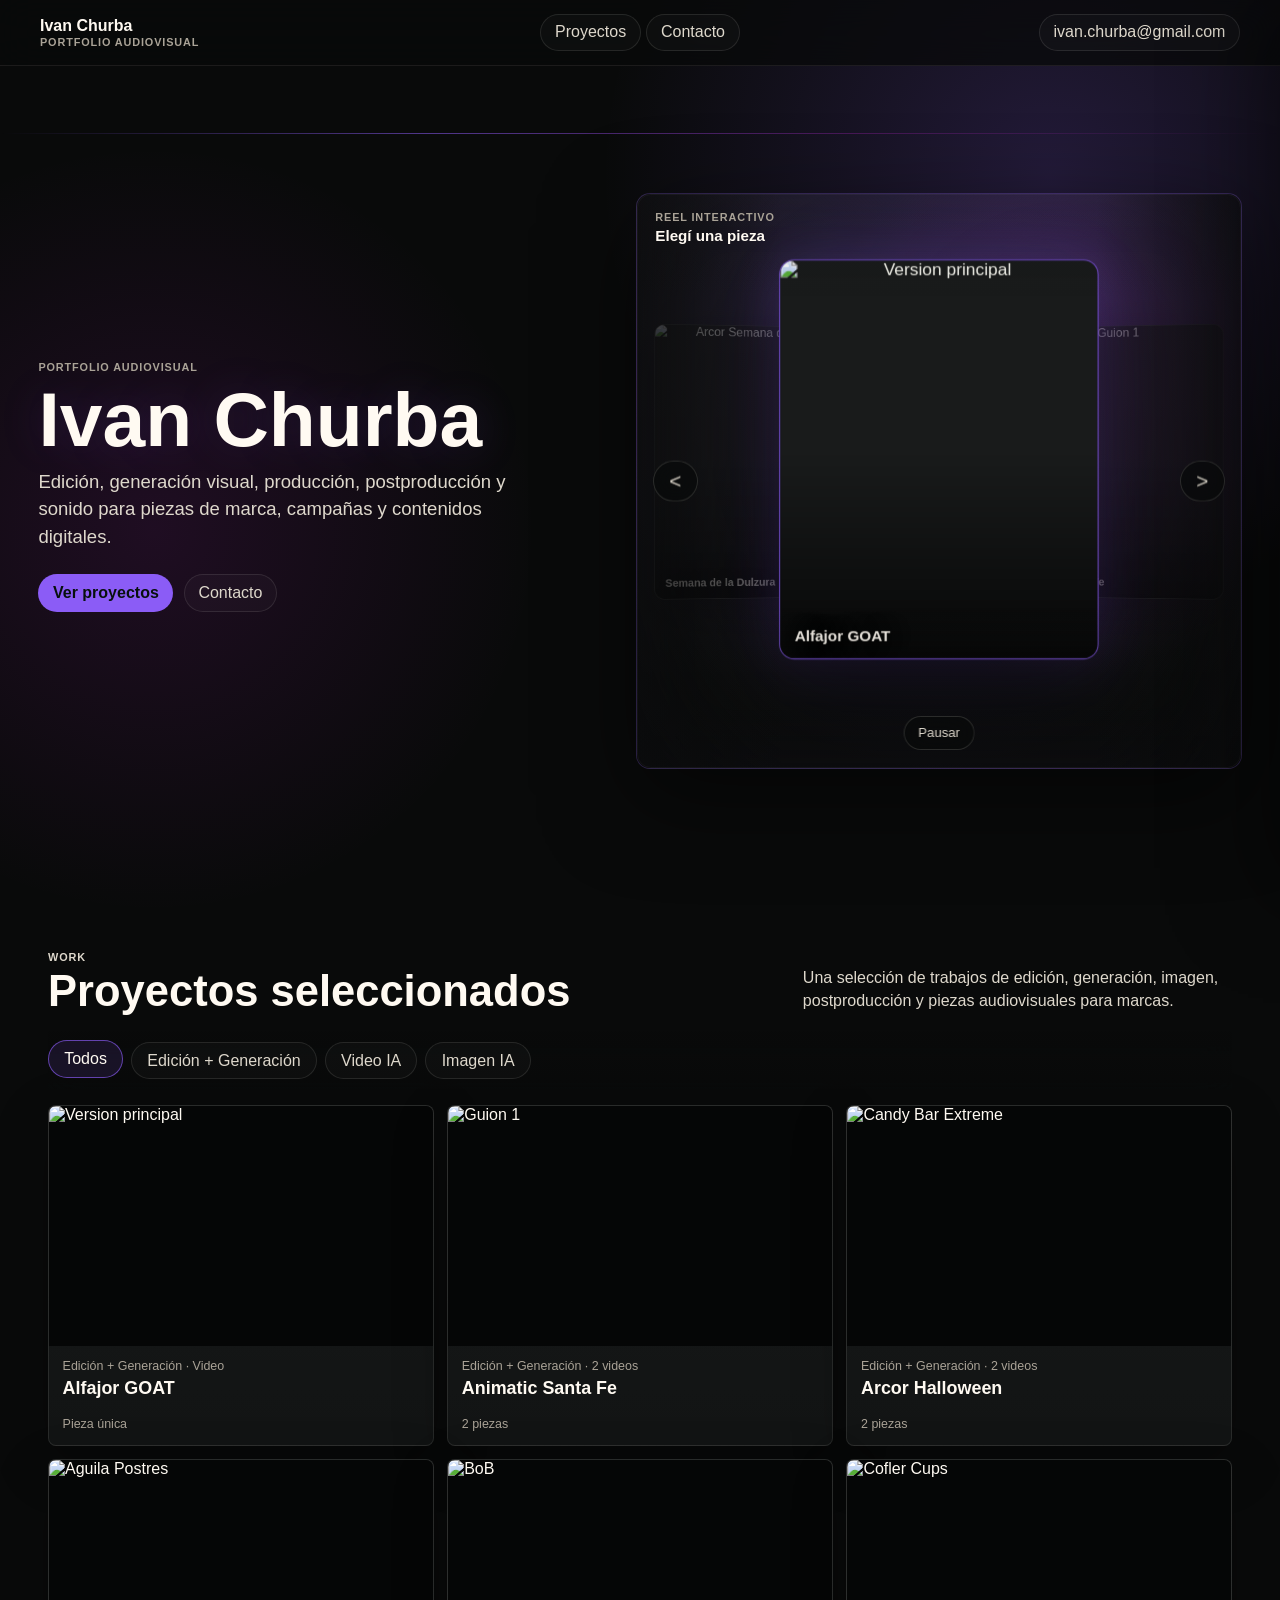
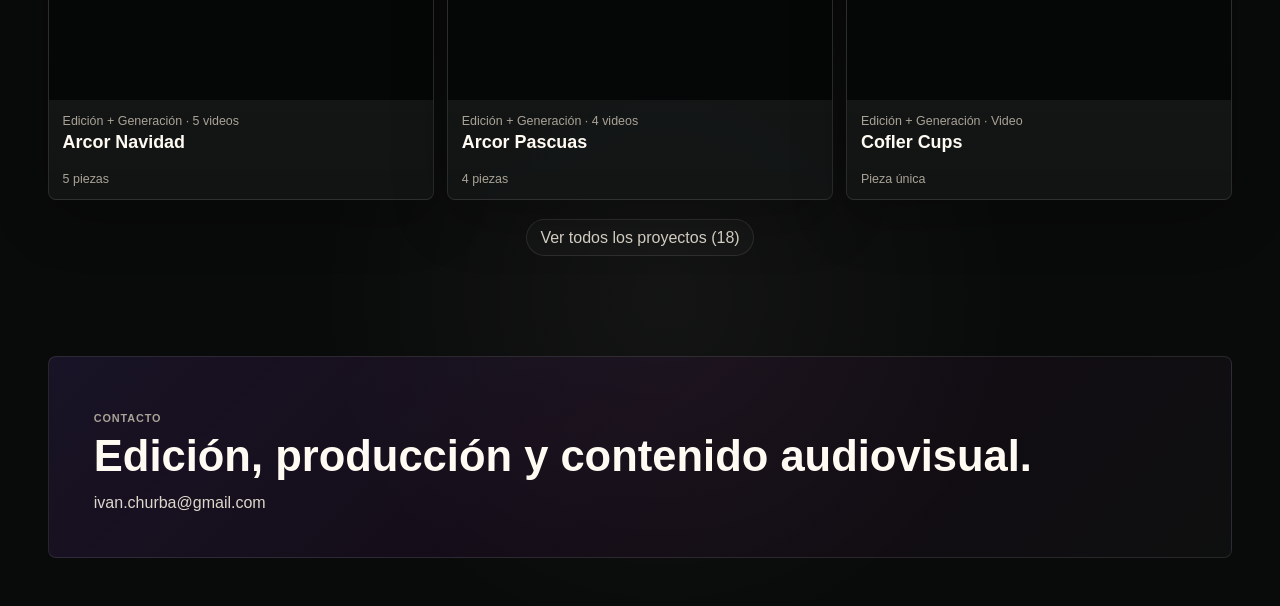
==== portfolio-web/index.html @ 49ebeed6 "Carrusel OK" ====
<!doctype html>
<html lang="es">
  <head>
    <meta charset="utf-8">
    <meta name="viewport" content="width=device-width, initial-scale=1">
    <title>Ivan Churba | Portfolio Audiovisual</title>
    <meta name="description" content="Portfolio audiovisual de Ivan Churba: edición, generación visual, producción, postproducción, sonido y contenido para marcas.">
    <link rel="stylesheet" href="styles.css?v=20260619-premium-orbital">
  </head>
  <body data-page="home">
    <header class="site-header home-header">
      <a class="brand" href="index.html" aria-label="Inicio">
        <span>Ivan Churba</span>
        <small>Portfolio audiovisual</small>
      </a>
      <nav class="top-nav" aria-label="Navegacion principal">
        <a href="#work">Proyectos</a>
        <a href="#contacto">Contacto</a>
      </nav>
      <a class="mail-link" href="mailto:ivan.churba@gmail.com">ivan.churba@gmail.com</a>
    </header>

    <main>
      <section class="home-hero">
        <div class="hero-copy reveal">
          <p class="eyebrow">Portfolio audiovisual</p>
          <h1>Ivan Churba</h1>
          <p class="hero-lead">Edición, generación visual, producción, postproducción y sonido para piezas de marca, campañas y contenidos digitales.</p>
          <div class="hero-actions">
            <a class="button primary" href="#work">Ver proyectos</a>
            <a class="button secondary" href="mailto:ivan.churba@gmail.com">Contacto</a>
          </div>
        </div>

        <div class="hero-montage reveal" aria-label="Reel interactivo de proyectos">
          <div class="montage-track" id="heroMontage"></div>
          <div class="montage-caption">
            <span>Reel interactivo</span>
            <strong>Elegí una pieza</strong>
          </div>
          <div class="reel-controls" aria-label="Controles de reel">
            <button class="reel-arrow reel-arrow-prev" type="button" data-reel-action="prev" aria-label="Proyecto anterior">Anterior</button>
            <button type="button" data-reel-action="toggle">Pausar</button>
            <button class="reel-arrow reel-arrow-next" type="button" data-reel-action="next" aria-label="Proyecto siguiente">Siguiente</button>
          </div>
        </div>
      </section>

      <section class="work-section" id="work">
        <div class="work-heading reveal">
          <div>
            <p class="eyebrow">Work</p>
            <h2>Proyectos seleccionados</h2>
          </div>
          <p>Una selección de trabajos de edición, generación, imagen, postproducción y piezas audiovisuales para marcas.</p>
        </div>

        <div class="work-filters reveal" id="workFilters" aria-label="Filtros de proyectos"></div>
        <div class="work-grid" id="workGrid"></div>
      </section>

      <section class="contact-section reveal" id="contacto">
        <p class="eyebrow">Contacto</p>
        <h2>Edición, producción y contenido audiovisual.</h2>
        <a href="mailto:ivan.churba@gmail.com">ivan.churba@gmail.com</a>
      </section>
    </main>

    <aside class="project-drawer" id="projectDrawer" aria-hidden="true">
      <button class="drawer-scrim" data-close-project aria-label="Cerrar detalle"></button>
      <section class="drawer-panel" role="dialog" aria-modal="true" aria-labelledby="drawerTitle">
        <button class="drawer-close" data-close-project aria-label="Cerrar">Cerrar</button>
        <div class="drawer-body" id="drawerBody"></div>
      </section>
    </aside>

    <script src="data/site-data.js?v=20260619-premium-orbital"></script>
    <script src="app.js?v=20260619-premium-orbital"></script>
  </body>
</html>
---- portfolio-web/styles.css ----
:root {
  color-scheme: dark;
  --bg: #070808;
  --surface: #101112;
  --surface-2: #17191a;
  --ink: #f4f0e8;
  --soft: #c9c3b8;
  --muted: #85827b;
  --line: rgba(244, 240, 232, 0.12);
  --accent: var(--page-accent, #8b5cf6);
  --accent-2: #c026d3;
  --shadow: 0 22px 70px rgba(0, 0, 0, 0.35);
}

* {
  box-sizing: border-box;
}

html {
  scroll-behavior: smooth;
}

body {
  margin: 0;
  min-width: 320px;
  color: var(--ink);
  background: var(--bg);
  font-family: ui-sans-serif, -apple-system, BlinkMacSystemFont, "Inter", "Helvetica Neue", Arial, sans-serif;
  letter-spacing: 0;
}

body::before {
  content: "";
  position: fixed;
  inset: 0;
  pointer-events: none;
  background:
    linear-gradient(90deg, rgba(255,255,255,0.025) 1px, transparent 1px),
    linear-gradient(rgba(255,255,255,0.018) 1px, transparent 1px);
  background-size: 72px 72px;
  opacity: 0.45;
  mask-image: linear-gradient(180deg, #000, transparent 58%);
}

a {
  color: inherit;
  text-decoration: none;
}

button {
  color: inherit;
  font: inherit;
}

.site-header {
  position: sticky;
  top: 0;
  z-index: 20;
  display: grid;
  grid-template-columns: minmax(10rem, 1fr) auto auto;
  gap: 1rem;
  align-items: center;
  padding: 0.85rem clamp(1rem, 4vw, 2.5rem);
  border-bottom: 1px solid var(--line);
  background: rgba(7, 8, 8, 0.86);
  backdrop-filter: blur(18px);
}

.brand {
  display: grid;
  gap: 0.08rem;
}

.brand span {
  font-size: 1rem;
  font-weight: 750;
}

.brand small,
.eyebrow {
  color: var(--muted);
  font-size: 0.68rem;
  font-weight: 750;
  letter-spacing: 0.08em;
  text-transform: uppercase;
}

.top-nav {
  display: flex;
  gap: 0.35rem;
}

.top-nav a,
.mail-link,
.button,
.text-button,
.carousel-nav,
.carousel-fullscreen {
  min-height: 2.25rem;
  display: inline-flex;
  align-items: center;
  justify-content: center;
  border: 1px solid var(--line);
  border-radius: 999px;
  padding: 0.55rem 0.85rem;
  color: var(--soft);
  background: rgba(255,255,255,0.025);
  cursor: pointer;
  transition: transform 180ms ease, border-color 180ms ease, color 180ms ease, background 180ms ease;
}

.top-nav a:hover,
.top-nav a[aria-current="page"],
.mail-link:hover,
.button:hover,
.text-button:hover,
.carousel-nav:hover,
.carousel-fullscreen:hover {
  transform: translateY(-1px);
  color: var(--ink);
  border-color: color-mix(in srgb, var(--accent), white 8%);
  background: rgba(255,255,255,0.06);
}

.button.primary {
  color: #07100d;
  border-color: transparent;
  background: var(--accent);
  font-weight: 800;
}

.text-button.muted {
  color: var(--muted);
}

.landing {
  display: grid;
  grid-template-columns: minmax(18rem, 0.72fr) minmax(20rem, 1fr);
  gap: 1rem;
  padding: clamp(1rem, 3vw, 2.25rem) clamp(1rem, 4vw, 2.5rem);
}

.landing-copy,
.reel-card {
  border: 1px solid var(--line);
  border-radius: 8px;
  background: rgba(16, 17, 18, 0.88);
  box-shadow: var(--shadow);
}

.landing-copy {
  display: grid;
  align-content: center;
  min-height: 21rem;
  padding: clamp(1.2rem, 3vw, 2rem);
}

.landing h1 {
  margin: 0.25rem 0 0.7rem;
  font-size: clamp(2rem, 3.6vw, 3.55rem);
  line-height: 1;
  font-weight: 820;
}

.lead {
  max-width: 28rem;
  margin: 0;
  color: var(--soft);
  font-size: 1.02rem;
  line-height: 1.5;
}

.landing-actions {
  display: flex;
  flex-wrap: wrap;
  gap: 0.6rem;
  margin-top: 1.35rem;
}

.reel-card {
  overflow: hidden;
}

.reel-placeholder {
  position: relative;
  min-height: 17rem;
  display: grid;
  place-items: center;
  background:
    linear-gradient(135deg, rgba(139,92,246,0.18), transparent 42%),
    linear-gradient(315deg, rgba(255,255,255,0.08), transparent 48%),
    #0d0f0f;
}

.reel-placeholder::after {
  content: "";
  width: 4.8rem;
  height: 4.8rem;
  border: 1px solid rgba(244,240,232,0.28);
  border-radius: 999px;
}

.reel-placeholder span,
.reel-placeholder strong {
  position: absolute;
  z-index: 1;
}

.reel-placeholder span {
  top: 1rem;
  left: 1rem;
  color: var(--muted);
  font-size: 0.72rem;
  font-weight: 800;
  text-transform: uppercase;
}

.reel-placeholder strong {
  left: 1rem;
  bottom: 1rem;
  font-size: clamp(1.35rem, 2.4vw, 2rem);
}

.reel-card p {
  margin: 0;
  padding: 0.9rem 1rem;
  color: var(--soft);
  line-height: 1.45;
}

.section-band,
.section-page {
  padding: clamp(1rem, 3vw, 2.5rem) clamp(1rem, 4vw, 2.5rem);
}

.section-intro,
.section-hero,
.gallery-hero {
  display: grid;
  grid-template-columns: minmax(0, 0.75fr) minmax(16rem, 0.45fr);
  gap: 1.2rem;
  align-items: end;
  margin-bottom: 1rem;
}

.section-intro h2,
.section-hero h1,
.gallery-hero h1 {
  margin: 0.2rem 0 0;
  font-size: clamp(1.55rem, 2.4vw, 2.35rem);
  line-height: 1;
  font-weight: 780;
}

.section-hero p,
.gallery-hero p {
  color: var(--soft);
  line-height: 1.45;
}

.section-cards {
  display: grid;
  grid-template-columns: repeat(2, minmax(0, 1fr));
  gap: 0.9rem;
}

.section-card {
  min-height: 15rem;
  height: clamp(15rem, 21vw, 17.5rem);
  display: grid;
  grid-template-columns: minmax(13rem, 0.48fr) minmax(0, 0.52fr);
  border: 1px solid var(--line);
  border-radius: 8px;
  overflow: hidden;
  background: var(--surface);
  box-shadow: var(--shadow);
  transition: transform 220ms ease, border-color 220ms ease;
}

.section-card:hover {
  transform: translateY(-4px);
  border-color: var(--accent);
}

.section-thumb {
  position: relative;
  min-height: 100%;
  overflow: hidden;
  background: var(--surface-2);
}

.section-thumb::after,
.project-cover::after {
  content: "";
  position: absolute;
  inset: 0;
  pointer-events: none;
  background: linear-gradient(90deg, transparent 60%, rgba(0,0,0,0.35));
}

.section-media,
.project-media,
.gallery-image,
.carousel-image,
.video-poster-image {
  width: 100%;
  height: 100%;
  display: block;
  object-fit: cover;
}

.section-card-copy {
  display: grid;
  align-content: center;
  gap: 0.65rem;
  min-width: 0;
  padding: clamp(1rem, 2.4vw, 1.65rem);
}

.section-card h3 {
  margin: 0;
  font-size: clamp(1.12rem, 1.7vw, 1.72rem);
  line-height: 1.08;
  font-weight: 780;
}

.section-card-copy span,
.projects-toolbar {
  color: var(--muted);
}

.back-link {
  display: inline-flex;
  margin-bottom: 1.3rem;
  color: var(--muted);
}

.back-link:hover {
  color: var(--ink);
}

.projects-grid {
  display: grid;
  grid-template-columns: repeat(auto-fit, minmax(28rem, 1fr));
  gap: 0.9rem;
}

.project-card {
  border: 1px solid var(--line);
  border-radius: 8px;
  overflow: hidden;
  background: rgba(16,17,18,0.92);
  transition: transform 220ms ease, border-color 220ms ease;
}

.project-card:hover,
.project-card.is-open {
  transform: translateY(-3px);
  border-color: var(--accent);
}

.project-cover {
  position: relative;
  width: 100%;
  aspect-ratio: 16 / 9;
  display: block;
  border: 0;
  padding: 0;
  overflow: hidden;
  background: #050606;
}

.video-cover::after {
  display: none;
}

.video-poster,
.project-video-poster,
.piece-video-poster {
  position: relative;
  width: 100%;
  height: 100%;
  display: block;
  border: 0;
  padding: 0;
  overflow: hidden;
  background: #050606;
  cursor: pointer;
}

.video-poster::after,
.project-video-poster::after,
.piece-video-poster::after {
  content: "";
  position: absolute;
  inset: 0;
  background: linear-gradient(180deg, transparent 42%, rgba(0,0,0,0.42));
  opacity: 0.78;
  transition: opacity 180ms ease;
}

.video-poster:hover::after,
.project-video-poster:hover::after,
.piece-video-poster:hover::after {
  opacity: 0.38;
}

.video-poster:hover .inline-play,
.project-video-poster:hover .inline-play,
.piece-video-poster:hover .inline-play {
  transform: translate(-50%, -50%) scale(1.06);
  border-color: var(--accent);
}

.inline-play {
  position: absolute;
  left: 50%;
  top: 50%;
  z-index: 2;
  transform: translate(-50%, -50%);
  display: inline-flex;
  width: 4.2rem;
  height: 4.2rem;
  align-items: center;
  justify-content: center;
  border: 1px solid rgba(244,240,232,0.34);
  border-radius: 999px;
  color: var(--ink);
  background: rgba(0,0,0,0.48);
  font-size: 0.78rem;
  font-weight: 800;
  text-transform: uppercase;
}

.loaded-video {
  width: 100%;
  height: 100%;
  display: block;
  object-fit: contain;
  background: #050606;
}

.youtube-embed {
  position: relative;
  width: 100%;
  height: 100%;
  min-height: inherit;
  background: #050606;
}

.youtube-frame {
  width: 100%;
  height: 100%;
  display: block;
  border: 0;
  background: #050606;
}

.youtube-fallback {
  position: absolute;
  right: 0.75rem;
  bottom: 0.75rem;
  z-index: 2;
  display: inline-flex;
  align-items: center;
  justify-content: center;
  min-height: 2.35rem;
  padding: 0 0.85rem;
  border: 1px solid rgba(255, 255, 255, 0.22);
  border-radius: 999px;
  background: rgba(5, 6, 6, 0.74);
  color: var(--ink);
  font-size: 0.78rem;
  font-weight: 800;
  text-decoration: none;
  backdrop-filter: blur(12px);
  transition: transform 180ms ease, border-color 180ms ease, background 180ms ease;
}

.youtube-fallback:hover {
  transform: translateY(-1px);
  border-color: var(--accent);
  background: rgba(5, 6, 6, 0.9);
}

.project-content {
  display: grid;
  gap: 0.55rem;
  padding: 1rem;
}

.project-content h2 {
  margin: 0;
  font-size: clamp(1.2rem, 1.8vw, 1.65rem);
  line-height: 1.06;
  font-weight: 760;
}

.project-content p {
  margin: 0;
  color: var(--soft);
  line-height: 1.42;
}

.project-actions {
  display: flex;
  flex-wrap: wrap;
  gap: 0.55rem;
  align-items: center;
  margin-top: 0.2rem;
}

.micro-meta {
  color: var(--muted);
  font-size: 0.9rem;
}

.play-badge {
  position: absolute;
  right: 0.8rem;
  bottom: 0.8rem;
  z-index: 2;
  border: 1px solid rgba(244,240,232,0.22);
  border-radius: 999px;
  padding: 0.5rem 0.7rem;
  color: var(--ink);
  background: rgba(0,0,0,0.56);
}

.pieces-panel {
  border-top: 1px solid var(--line);
  padding: 0.75rem;
  animation: panelIn 220ms ease both;
}

.pieces-panel ul {
  display: grid;
  gap: 0.75rem;
  margin: 0;
  padding: 0;
  list-style: none;
}

.piece-row {
  display: grid;
  grid-template-columns: minmax(14rem, 0.7fr) minmax(0, 1fr);
  gap: 0.85rem;
  align-items: center;
  border: 1px solid rgba(244,240,232,0.09);
  border-radius: 8px;
  padding: 0.65rem;
  background: rgba(255,255,255,0.025);
}

.piece-video-wrap {
  aspect-ratio: 16 / 9;
  overflow: hidden;
  border-radius: 6px;
  background: #050606;
}

.piece-copy strong,
.piece-copy span {
  display: block;
}

.piece-copy span {
  color: var(--muted);
  margin-top: 0.2rem;
  font-size: 0.84rem;
}

.media-placeholder {
  width: 100%;
  height: 100%;
  display: grid;
  place-items: center;
  background: #151718;
}

.media-placeholder span {
  color: var(--muted);
}

.gallery-tools {
  display: flex;
  gap: 0.5rem;
  margin-bottom: 1rem;
}

.gallery-grid {
  display: grid;
  grid-template-columns: repeat(auto-fit, minmax(14rem, 1fr));
  gap: 0.85rem;
}

.gallery-tile {
  min-height: 17rem;
  display: grid;
  align-content: end;
  border: 1px solid var(--line);
  border-radius: 8px;
  padding: 0;
  overflow: hidden;
  position: relative;
  background: var(--surface-2);
  cursor: pointer;
}

.gallery-tile img,
.gallery-tile .media-placeholder {
  position: absolute;
  inset: 0;
}

.gallery-tile span {
  position: relative;
  z-index: 1;
  display: block;
  padding: 0.75rem;
  color: var(--ink);
  text-align: left;
  font-weight: 760;
  background: linear-gradient(180deg, transparent, rgba(0,0,0,0.76));
}

.carousel-view {
  display: grid;
  grid-template-columns: auto minmax(0, 1fr) auto;
  gap: 0.75rem;
  align-items: center;
}

.carousel-fullscreen {
  grid-column: 2;
  justify-self: center;
}

.carousel-view.is-fallback-fullscreen {
  position: fixed;
  inset: 0;
  z-index: 50;
  display: grid;
  grid-template-columns: auto minmax(0, 1fr) auto;
  align-items: center;
  gap: 0.7rem;
  padding: clamp(0.8rem, 2vw, 1.4rem);
  background: rgba(7, 8, 8, 0.96);
}

.carousel-view.is-fallback-fullscreen .carousel-frame {
  max-height: calc(100vh - 2rem);
  min-height: 0;
  align-self: stretch;
}

.carousel-view.is-fallback-fullscreen .carousel-image {
  max-height: calc(100vh - 5.5rem);
  object-fit: contain;
}

.carousel-view.is-fallback-fullscreen .carousel-fullscreen {
  position: fixed;
  right: 1rem;
  top: 1rem;
  z-index: 51;
}

.carousel-frame {
  margin: 0;
  border: 1px solid var(--line);
  border-radius: 8px;
  overflow: hidden;
  background: #050606;
}

.carousel-image {
  max-height: 72vh;
  object-fit: contain;
  background: #050606;
}

.carousel-frame:fullscreen {
  display: grid;
  align-content: center;
  padding: 1rem;
  background: #070808;
}

.carousel-frame:fullscreen .carousel-image {
  max-height: calc(100vh - 5rem);
  object-fit: contain;
}

.carousel-frame figcaption {
  display: flex;
  justify-content: space-between;
  gap: 1rem;
  padding: 0.8rem;
  color: var(--soft);
}

.carousel-frame figcaption span:last-child {
  color: var(--muted);
}

.carousel-frame:fullscreen {
  width: 100vw;
  height: 100vh;
  display: grid;
  grid-template-rows: minmax(0, 1fr) auto;
}

.carousel-frame:fullscreen .carousel-image {
  width: 100%;
  height: 100%;
  max-height: none;
}

.reveal {
  opacity: 0;
  transform: translateY(12px);
}

.reveal.is-visible {
  opacity: 1;
  transform: translateY(0);
  transition: opacity 460ms ease, transform 460ms ease;
}

@keyframes panelIn {
  from { opacity: 0; transform: translateY(-6px); }
  to { opacity: 1; transform: translateY(0); }
}

@media (max-width: 920px) {
  .site-header {
    grid-template-columns: 1fr auto;
  }

  .top-nav {
    grid-column: 1 / -1;
    overflow-x: auto;
  }

  .landing,
  .section-hero,
  .gallery-hero,
  .section-intro,
  .carousel-view {
    grid-template-columns: 1fr;
  }

  .section-cards {
    grid-template-columns: 1fr;
  }

  .section-card {
    min-height: 13.5rem;
  }

  .projects-grid {
    grid-template-columns: 1fr;
  }

  .carousel-fullscreen {
    grid-column: 1;
  }
}

@media (max-width: 560px) {
  .site-header,
  .landing,
  .section-band,
  .section-page {
    padding-inline: 0.85rem;
  }

  .mail-link,
  .button,
  .text-button {
    width: 100%;
  }

  .landing h1 {
    font-size: clamp(2rem, 10vw, 3rem);
  }

  .section-card {
    grid-template-columns: 1fr;
  }

  .section-thumb {
    min-height: 10rem;
  }

  .piece-row {
    grid-template-columns: 1fr;
  }
}

/* Cinematic one-page home */
body[data-page="home"] {
  --bg: #090a0a;
  --surface: #111313;
  --surface-2: #191b1b;
  --ink: #fffaf2;
  --soft: #ded8cc;
  --muted: #aaa397;
  --line: rgba(246, 242, 234, 0.105);
  --accent: #8b5cf6;
  --accent-2: #c026d3;
  background:
    radial-gradient(circle at 82% 8%, rgba(139, 92, 246, 0.2), transparent 28rem),
    radial-gradient(circle at 12% 24%, rgba(192, 38, 211, 0.12), transparent 24rem),
    radial-gradient(circle at 52% 86%, rgba(255, 250, 242, 0.045), transparent 22rem),
    #090a0a;
}

body[data-page="home"]::before {
  opacity: 0.18;
  mask-image: linear-gradient(180deg, #000, transparent 72%);
}

body.drawer-open {
  overflow: hidden;
}

.home-header {
  grid-template-columns: minmax(10rem, 1fr) auto minmax(10rem, 1fr);
  border-bottom-color: rgba(246, 242, 234, 0.08);
  background: rgba(9, 10, 10, 0.76);
}

.home-header .mail-link {
  justify-self: end;
}

.home-hero {
  position: relative;
  min-height: calc(100vh - 4.2rem);
  display: grid;
  grid-template-columns: minmax(18rem, 0.48fr) minmax(30rem, 0.52fr);
  gap: clamp(1.2rem, 3vw, 2.6rem);
  align-items: center;
  padding: clamp(1.2rem, 3.2vw, 2.4rem) clamp(1rem, 3vw, 2.4rem) clamp(1.5rem, 3.2vw, 2.6rem);
}

.home-hero::before {
  content: "";
  position: absolute;
  inset: 4.2rem 0 auto;
  height: 1px;
  background: linear-gradient(90deg, transparent, rgba(139, 92, 246, 0.55), rgba(192, 38, 211, 0.28), transparent);
}

.hero-copy {
  max-width: 35rem;
}

.hero-copy h1 {
  margin: 0.35rem 0 0.85rem;
  font-size: clamp(2.35rem, 6vw, 6rem);
  line-height: 0.92;
  font-weight: 820;
  color: var(--ink);
  text-shadow: 0 0 44px rgba(139, 92, 246, 0.18);
}

.hero-lead {
  max-width: 31rem;
  margin: 0;
  color: var(--soft);
  font-size: clamp(1rem, 1.45vw, 1.22rem);
  line-height: 1.48;
}

.hero-actions {
  display: flex;
  flex-wrap: wrap;
  gap: 0.65rem;
  margin-top: 1.5rem;
}

.hero-montage {
  position: relative;
  height: clamp(30rem, 64vh, 46rem);
  min-height: 0;
  border: 1px solid rgba(139, 92, 246, 0.22);
  border-radius: 14px;
  overflow: hidden;
  background:
    radial-gradient(circle at 50% 42%, rgba(139,92,246,0.18), transparent 21rem),
    radial-gradient(circle at 72% 36%, rgba(192,38,211,0.14), transparent 17rem),
    linear-gradient(180deg, rgba(255,255,255,0.055), rgba(255,255,255,0.018));
  box-shadow: 0 28px 90px rgba(0, 0, 0, 0.5), inset 0 0 80px rgba(139,92,246,0.06);
  perspective: 1200px;
}

.hero-montage::before,
.hero-montage::after {
  content: "";
  position: absolute;
  inset: 0;
  z-index: 2;
  pointer-events: none;
}

.hero-montage::before {
  background:
    linear-gradient(90deg, rgba(9,10,10,0.66), transparent 24%, transparent 76%, rgba(9,10,10,0.7)),
    linear-gradient(180deg, rgba(9,10,10,0.2), transparent 18%, transparent 72%, rgba(9,10,10,0.52));
}

.hero-montage::after {
  border: 1px solid rgba(255,255,255,0.04);
  border-radius: inherit;
}

.montage-track {
  position: absolute;
  inset: 3.2rem 4.25rem 5.7rem;
  transform-style: preserve-3d;
}

.montage-item {
  position: absolute;
  left: 50%;
  top: 50%;
  width: clamp(14rem, 23vw, 20rem);
  aspect-ratio: 4 / 5;
  min-width: 0;
  border: 1px solid rgba(246, 242, 234, 0.13);
  border-radius: 14px;
  padding: 0;
  overflow: hidden;
  background: var(--surface-2);
  cursor: pointer;
  opacity: 0;
  pointer-events: none;
  box-shadow: 0 22px 62px rgba(0,0,0,0.42);
  transform: translate(-50%, -50%) scale(0.68);
  transition: opacity 420ms ease, transform 520ms cubic-bezier(.2,.8,.2,1), border-color 220ms ease, box-shadow 220ms ease, filter 220ms ease;
}

.montage-item.is-active {
  z-index: 8;
  border-color: rgba(139, 92, 246, 0.78);
  opacity: 1;
  pointer-events: auto;
  transform: translate(-50%, -50%) translateZ(6rem) scale(1);
  box-shadow: 0 34px 92px rgba(0,0,0,0.56), 0 0 54px rgba(139,92,246,0.28);
}

.montage-item.is-prev,
.montage-item.is-next {
  z-index: 5;
  opacity: 0.56;
  pointer-events: auto;
  filter: saturate(0.82) brightness(0.78);
}

.montage-item.is-prev {
  transform: translate(-50%, -50%) translateX(-62%) translateZ(-4rem) rotateY(8deg) scale(0.78);
}

.montage-item.is-next {
  transform: translate(-50%, -50%) translateX(62%) translateZ(-4rem) rotateY(-8deg) scale(0.78);
}

.montage-item.is-hidden {
  opacity: 0;
  pointer-events: none;
  transform: translate(-50%, -50%) scale(0.58);
}

.montage-item:hover {
  z-index: 10;
  opacity: 1;
  border-color: rgba(192, 38, 211, 0.68);
  filter: saturate(1.08);
}

.montage-image {
  width: 100%;
  height: 100%;
  display: block;
  object-fit: cover;
  filter: saturate(0.98) contrast(1.04);
}

.montage-item span {
  position: absolute;
  left: 0.85rem;
  right: 0.85rem;
  bottom: 0.85rem;
  z-index: 1;
  color: var(--ink);
  font-size: clamp(0.88rem, 1.1vw, 1.08rem);
  font-weight: 760;
  line-height: 1.05;
  text-align: left;
  text-shadow: 0 1px 18px rgba(0,0,0,0.72);
}

.montage-item::after {
  content: "";
  position: absolute;
  inset: 0;
  background: linear-gradient(180deg, transparent 48%, rgba(0,0,0,0.74));
}

.montage-caption {
  position: absolute;
  left: 1.15rem;
  top: 1.05rem;
  z-index: 3;
  display: flex;
  width: min(7.5rem, calc(100% - 2.3rem));
  flex-direction: column;
  align-items: start;
  justify-content: start;
  gap: 0.35rem;
  color: var(--soft);
}

.montage-caption span {
  color: var(--muted);
  font-size: 0.68rem;
  font-weight: 800;
  letter-spacing: 0.08em;
  text-transform: uppercase;
}

.montage-caption strong {
  color: var(--ink);
  font-size: clamp(0.95rem, 1.1vw, 1.08rem);
  line-height: 1.05;
}

.reel-controls {
  position: absolute;
  inset: 0;
  z-index: 5;
  display: flex;
  align-items: center;
  justify-content: space-between;
  pointer-events: none;
}

.reel-controls button {
  min-height: 2.55rem;
  border: 1px solid rgba(255,250,242,0.14);
  border-radius: 999px;
  padding: 0 1rem;
  color: var(--soft);
  background: rgba(9,10,10,0.62);
  backdrop-filter: blur(14px);
  cursor: pointer;
  pointer-events: auto;
  transition: transform 180ms ease, border-color 180ms ease, color 180ms ease, background 180ms ease;
}

.reel-controls [data-reel-action="toggle"] {
  position: absolute;
  left: 50%;
  bottom: 1.1rem;
  transform: translateX(-50%);
  min-height: 2.15rem;
  padding: 0 0.85rem;
  font-size: 0.82rem;
}

.reel-arrow {
  position: absolute;
  top: 50%;
  width: 2.8rem;
  min-width: 2.8rem;
  padding: 0;
  overflow: hidden;
  text-indent: -999px;
  transform: translateY(-50%);
}

.reel-arrow::before {
  content: "";
  position: absolute;
  inset: 0;
  display: grid;
  place-items: center;
  text-indent: 0;
  font-size: 1.3rem;
  line-height: 1;
}

.reel-arrow-prev {
  left: 1rem;
}

.reel-arrow-prev::before {
  content: "<";
}

.reel-arrow-next {
  right: 1rem;
}

.reel-arrow-next::before {
  content: ">";
}

.reel-controls button:hover {
  color: var(--ink);
  border-color: rgba(139,92,246,0.66);
  background: rgba(139,92,246,0.13);
}

.reel-arrow:hover {
  transform: translateY(-50%) scale(1.04);
}

.reel-controls [data-reel-action="toggle"]:hover {
  transform: translateX(-50%) translateY(-1px);
}

.work-section {
  padding: clamp(1.4rem, 4vw, 3.4rem) clamp(1rem, 4vw, 3rem);
}

.work-heading {
  display: grid;
  grid-template-columns: minmax(0, 0.72fr) minmax(16rem, 0.42fr);
  gap: 1.2rem;
  align-items: end;
  margin-bottom: 1.15rem;
}

.work-heading h2,
.contact-section h2 {
  margin: 0.25rem 0 0;
  font-size: clamp(1.8rem, 3.4vw, 3.6rem);
  line-height: 0.98;
  font-weight: 780;
}

.work-heading p {
  margin: 0;
  color: var(--soft);
  line-height: 1.45;
}

.work-filters {
  position: sticky;
  top: 4rem;
  z-index: 12;
  display: flex;
  gap: 0.5rem;
  margin-bottom: 1rem;
  padding: 0.65rem 0;
  overflow-x: auto;
  background: linear-gradient(180deg, rgba(9,10,10,0.96), rgba(9,10,10,0.76));
  backdrop-filter: blur(16px);
}

.filter-chip {
  min-height: 2.35rem;
  display: inline-flex;
  align-items: center;
  justify-content: center;
  flex: 0 0 auto;
  border: 1px solid var(--line);
  border-radius: 999px;
  padding: 0.55rem 0.95rem;
  color: var(--soft);
  background: rgba(255,255,255,0.025);
  cursor: pointer;
  transition: transform 180ms ease, border-color 180ms ease, background 180ms ease, color 180ms ease;
}

.filter-chip:hover,
.filter-chip.is-active {
  transform: translateY(-1px);
  color: var(--ink);
  border-color: rgba(139, 92, 246, 0.66);
  background: rgba(139, 92, 246, 0.12);
}

.work-grid {
  display: grid;
  grid-template-columns: repeat(3, minmax(0, 1fr));
  gap: 0.85rem;
}

.work-toggle {
  display: flex;
  justify-content: center;
  margin-top: 1.15rem;
}

.work-card {
  position: relative;
  min-width: 0;
  display: grid;
  grid-template-rows: auto 6.2rem;
  border: 1px solid rgba(246, 242, 234, 0.1);
  border-radius: 8px;
  padding: 0;
  overflow: hidden;
  color: inherit;
  text-align: left;
  background:
    linear-gradient(180deg, rgba(255,255,255,0.035), rgba(255,255,255,0.012)),
    rgba(17, 19, 19, 0.86);
  cursor: pointer;
  box-shadow: 0 18px 56px rgba(0,0,0,0.24);
  isolation: isolate;
  transition: transform 220ms ease, border-color 220ms ease, background 220ms ease, box-shadow 220ms ease;
  transition-delay: var(--delay, 0ms);
}

.work-card::before {
  content: "";
  position: absolute;
  inset: 0;
  z-index: 1;
  pointer-events: none;
  background: linear-gradient(115deg, transparent 0 34%, rgba(139, 92, 246, 0.18) 45%, rgba(192, 38, 211, 0.12) 52%, transparent 62% 100%);
  opacity: 0;
  transform: translateX(-45%);
  transition: opacity 220ms ease, transform 520ms ease;
}

.work-card:hover {
  transform: translateY(-6px);
  border-color: var(--accent);
  background: rgba(24, 27, 27, 0.94);
  box-shadow: 0 24px 76px rgba(0,0,0,0.36), 0 0 34px rgba(139,92,246,0.12);
}

.work-card:hover::before {
  opacity: 1;
  transform: translateX(45%);
}

.work-thumb {
  position: relative;
  aspect-ratio: 16 / 10;
  display: block;
  overflow: hidden;
  background: #050606;
}

.work-thumb::after {
  content: "";
  position: absolute;
  inset: 0;
  background: linear-gradient(180deg, transparent 48%, rgba(0,0,0,0.3));
  opacity: 0;
  transition: opacity 220ms ease;
}

.work-card:hover .work-thumb::after {
  opacity: 1;
}

.work-image {
  width: 100%;
  height: 100%;
  display: block;
  object-fit: cover;
  transition: transform 450ms ease, filter 220ms ease;
}

.work-card:hover .work-image {
  transform: scale(1.055);
  filter: saturate(1.08) contrast(1.04);
}

.work-hover-label {
  position: absolute;
  right: 0.75rem;
  bottom: 0.75rem;
  z-index: 3;
  border: 1px solid rgba(255, 250, 242, 0.2);
  border-radius: 999px;
  padding: 0.48rem 0.72rem;
  color: var(--ink);
  font-size: 0.76rem;
  background: rgba(9, 10, 10, 0.76);
  backdrop-filter: blur(12px);
  opacity: 0;
  transform: translateY(0.45rem);
  transition: opacity 180ms ease, transform 180ms ease, border-color 180ms ease;
}

.work-card:hover .work-hover-label {
  opacity: 1;
  transform: translateY(0);
  border-color: rgba(139, 92, 246, 0.58);
}

.work-card-copy {
  display: grid;
  grid-template-rows: auto minmax(0, 1fr) auto;
  gap: 0.34rem;
  padding: 0.85rem;
  min-height: 6.2rem;
}

.work-card-copy strong {
  font-size: clamp(1.02rem, 1.4vw, 1.22rem);
  line-height: 1.08;
  display: -webkit-box;
  overflow: hidden;
  -webkit-box-orient: vertical;
  -webkit-line-clamp: 2;
}

.work-card-copy span:last-child,
.work-meta {
  color: var(--muted);
  font-size: 0.78rem;
}

.work-meta {
  overflow: hidden;
  text-overflow: ellipsis;
  white-space: nowrap;
}

.contact-section {
  margin: clamp(1rem, 4vw, 3rem);
  padding: clamp(1.2rem, 4vw, 2.8rem);
  border: 1px solid var(--line);
  border-radius: 8px;
  background: linear-gradient(135deg, rgba(139,92,246,0.12), rgba(192,38,211,0.06), rgba(255,255,255,0.025));
}

.contact-section a {
  display: inline-flex;
  margin-top: 1rem;
  color: var(--soft);
}

.contact-section a:hover {
  color: var(--ink);
}

.project-drawer {
  position: fixed;
  inset: 0;
  z-index: 60;
  pointer-events: none;
}

.project-drawer.is-open {
  pointer-events: auto;
}

.drawer-scrim {
  position: absolute;
  inset: 0;
  border: 0;
  padding: 0;
  background: rgba(0,0,0,0);
  cursor: pointer;
  transition: background 220ms ease;
}

.project-drawer.is-open .drawer-scrim {
  background: rgba(0,0,0,0.58);
}

.drawer-panel {
  position: absolute;
  top: 0;
  right: 0;
  width: min(54rem, 54vw);
  height: 100%;
  display: grid;
  grid-template-rows: auto minmax(0, 1fr);
  border-left: 1px solid var(--line);
  background: rgba(12, 13, 13, 0.97);
  box-shadow: -32px 0 90px rgba(0,0,0,0.46);
  transform: translateX(102%);
  transition: transform 260ms ease;
  backdrop-filter: blur(18px);
}

.project-drawer.is-open .drawer-panel {
  transform: translateX(0);
}

.drawer-close {
  justify-self: end;
  margin: 1rem 1rem 0;
  min-height: 2.35rem;
  border: 1px solid var(--line);
  border-radius: 999px;
  padding: 0 0.85rem;
  color: var(--soft);
  background: rgba(255,255,255,0.035);
  cursor: pointer;
}

.drawer-close:hover {
  color: var(--ink);
  border-color: rgba(139, 92, 246, 0.62);
}

.drawer-body {
  min-height: 0;
  display: grid;
  gap: 1rem;
  align-content: start;
  padding: 1rem;
  overflow: auto;
}

.drawer-heading {
  display: grid;
  gap: 0.55rem;
}

.drawer-heading h2 {
  margin: 0;
  font-size: clamp(1.55rem, 3vw, 2.65rem);
  line-height: 0.98;
}

.drawer-heading p {
  margin: 0;
  color: var(--soft);
  line-height: 1.45;
}

.drawer-role {
  display: grid;
  gap: 0.3rem;
  border: 1px solid rgba(139,92,246,0.24);
  border-radius: 8px;
  padding: 0.75rem;
  background: linear-gradient(135deg, rgba(139,92,246,0.12), rgba(192,38,211,0.055));
}

.drawer-role span {
  color: var(--muted);
  font-size: 0.68rem;
  font-weight: 800;
  letter-spacing: 0.08em;
  text-transform: uppercase;
}

.drawer-role strong {
  color: var(--ink);
  font-size: 0.95rem;
  line-height: 1.25;
}

.drawer-media {
  display: grid;
  gap: 0.75rem;
}

.drawer-video-frame {
  aspect-ratio: 16 / 9;
  overflow: hidden;
  border: 1px solid var(--line);
  border-radius: 8px;
  background: #050606;
}

.drawer-video-poster {
  position: relative;
  width: 100%;
  height: 100%;
  display: block;
  border: 0;
  padding: 0;
  overflow: hidden;
  background: #050606;
  cursor: pointer;
}

.drawer-video-poster::after {
  content: "";
  position: absolute;
  inset: 0;
  background: linear-gradient(180deg, transparent 48%, rgba(0,0,0,0.46));
}

.drawer-piece-meta {
  display: flex;
  justify-content: space-between;
  gap: 1rem;
  color: var(--muted);
}

.drawer-piece-meta strong {
  color: var(--ink);
}

.drawer-pieces {
  display: grid;
  grid-template-columns: repeat(3, minmax(0, 1fr));
  gap: 0.55rem;
}

.drawer-piece {
  display: grid;
  gap: 0.45rem;
  border: 1px solid var(--line);
  border-radius: 8px;
  padding: 0.45rem;
  color: var(--soft);
  text-align: left;
  background: rgba(255,255,255,0.025);
  cursor: pointer;
}

.drawer-piece:hover,
.drawer-piece.is-active {
  color: var(--ink);
  border-color: rgba(139,92,246,0.62);
}

.drawer-piece-image {
  width: 100%;
  aspect-ratio: 16 / 9;
  display: block;
  border-radius: 6px;
  object-fit: cover;
  background: #050606;
}

.drawer-piece span {
  font-size: 0.78rem;
  line-height: 1.2;
}

.drawer-gallery-tools {
  display: flex;
  gap: 0.5rem;
  margin-bottom: 0.65rem;
}

.project-drawer .gallery-grid {
  grid-template-columns: repeat(2, minmax(0, 1fr));
}

.project-drawer .gallery-tile {
  min-height: 13rem;
}

.project-drawer .carousel-view {
  grid-template-columns: auto minmax(0, 1fr) auto;
}

.project-drawer .carousel-image {
  max-height: 66vh;
}

@media (max-width: 1080px) {
  .home-hero,
  .work-heading {
    grid-template-columns: 1fr;
  }

  .hero-montage {
    height: clamp(28rem, 58vh, 36rem);
  }

  .montage-item {
    width: clamp(13rem, 32vw, 18rem);
  }

  .montage-item.is-prev {
    transform: translate(-50%, -50%) translateX(-66%) translateZ(-3rem) rotateY(8deg) scale(0.78);
  }

  .montage-item.is-next {
    transform: translate(-50%, -50%) translateX(66%) translateZ(-3rem) rotateY(-8deg) scale(0.78);
  }

  .work-grid {
    grid-template-columns: repeat(2, minmax(0, 1fr));
  }

  .drawer-panel {
    width: min(42rem, 78vw);
  }
}

@media (max-width: 720px) {
  .home-header {
    grid-template-columns: 1fr auto;
  }

  .home-header .mail-link {
    grid-column: 1 / -1;
    justify-self: stretch;
  }

  .home-hero {
    min-height: auto;
    padding-top: 1.2rem;
  }

  .hero-copy h1 {
    font-size: clamp(2.45rem, 17vw, 4.2rem);
  }

  .hero-montage {
    height: 26rem;
  }

  .montage-track {
    inset: 2.6rem 3rem 5.6rem;
  }

  .montage-item {
    width: clamp(10rem, 58vw, 13rem);
  }

  .montage-item.is-active {
    transform: translate(-50%, -50%) translateZ(3rem) scale(1);
  }

  .montage-item.is-prev,
  .montage-item.is-next {
    opacity: 0.42;
  }

  .montage-item.is-prev {
    transform: translate(-50%, -50%) translateX(-48%) translateZ(-2rem) rotateY(6deg) scale(0.72);
  }

  .montage-item.is-next {
    transform: translate(-50%, -50%) translateX(48%) translateZ(-2rem) rotateY(-6deg) scale(0.72);
  }

  .montage-caption {
    top: auto;
    left: 0.85rem;
    right: 0.85rem;
    bottom: 4.25rem;
    width: auto;
    align-items: start;
    flex-direction: column;
    gap: 0.2rem;
  }

  .montage-caption strong {
    font-size: 1.2rem;
  }

  .reel-controls {
    inset: 0;
  }

  .reel-controls button {
    min-height: 2.35rem;
    padding: 0 0.62rem;
    font-size: 0.78rem;
  }

  .reel-arrow {
    width: 2.35rem;
    min-width: 2.35rem;
  }

  .reel-arrow-prev {
    left: 0.7rem;
  }

  .reel-arrow-next {
    right: 0.7rem;
  }

  .reel-controls [data-reel-action="toggle"] {
    bottom: 0.8rem;
  }

  .work-grid,
  .drawer-pieces,
  .project-drawer .gallery-grid,
  .project-drawer .carousel-view {
    grid-template-columns: 1fr;
  }

  .work-thumb {
    aspect-ratio: 16 / 10;
  }

  .drawer-panel {
    width: 100%;
    border-left: 0;
  }

  .project-drawer .carousel-fullscreen {
    grid-column: 1;
  }
}

@media (prefers-reduced-motion: reduce) {
  html {
    scroll-behavior: auto;
  }

  .montage-item {
    transition: none;
  }

  *,
  *::before,
  *::after {
    transition-duration: 0.001ms !important;
    animation-duration: 0.001ms !important;
  }
}
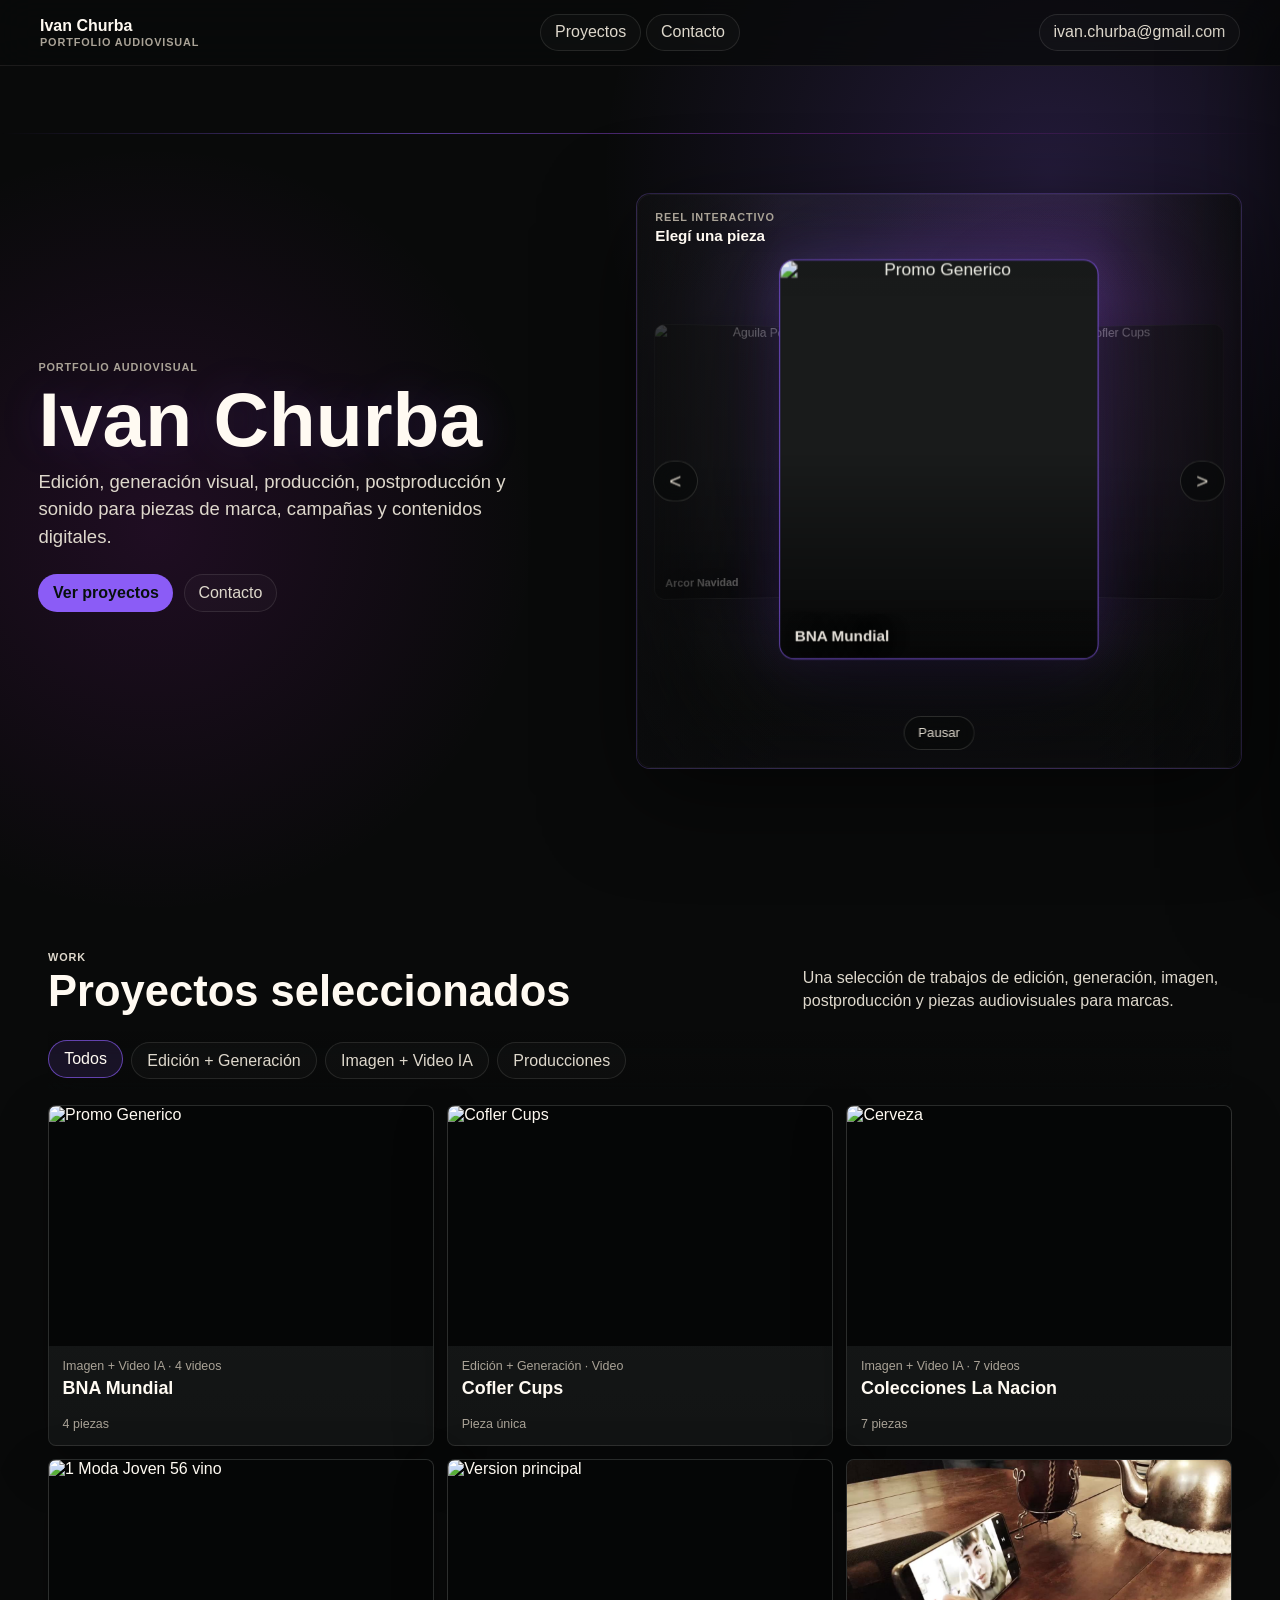
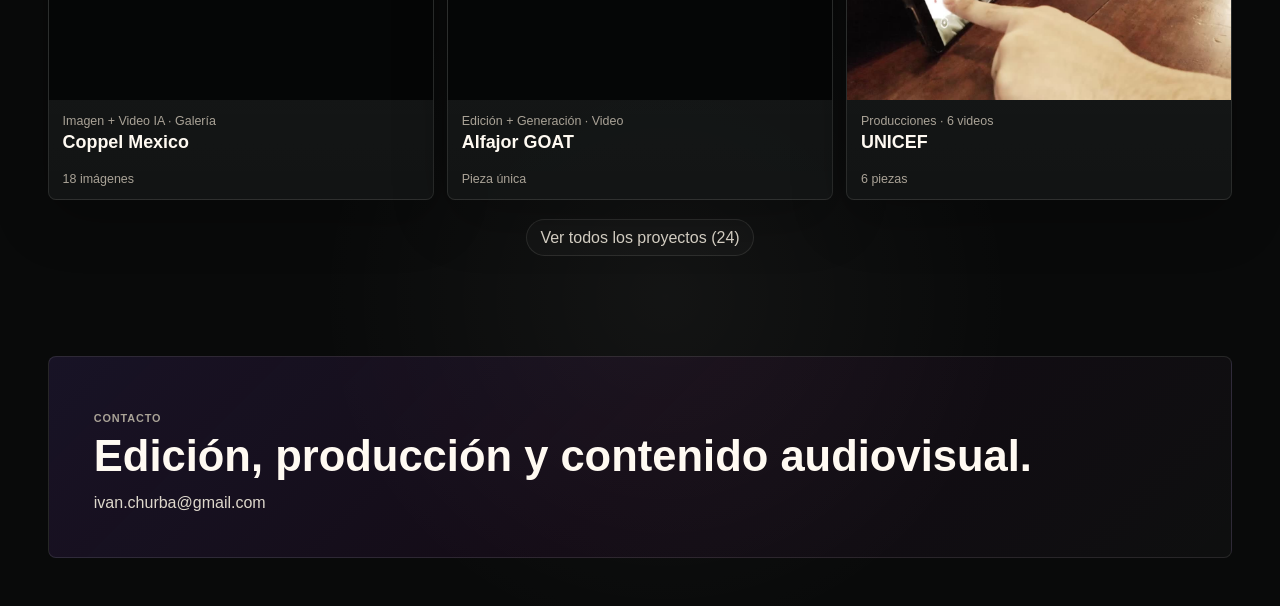
==== commit 96b67093: "Add new portfolio projects and curated home order" ====
--- a/portfolio-web/index.html
+++ b/portfolio-web/index.html
@@ -5,7 +5,7 @@
     <meta name="viewport" content="width=device-width, initial-scale=1">
     <title>Ivan Churba | Portfolio Audiovisual</title>
     <meta name="description" content="Portfolio audiovisual de Ivan Churba: edición, generación visual, producción, postproducción, sonido y contenido para marcas.">
-    <link rel="stylesheet" href="styles.css?v=20260619-premium-orbital">
+    <link rel="stylesheet" href="styles.css?v=20260622-new-projects">
   </head>
   <body data-page="home">
     <header class="site-header home-header">
@@ -74,7 +74,7 @@
       </section>
     </aside>
 
-    <script src="data/site-data.js?v=20260619-premium-orbital"></script>
-    <script src="app.js?v=20260619-premium-orbital"></script>
+    <script src="data/site-data.js?v=20260622-new-projects"></script>
+    <script src="app.js?v=20260622-new-projects"></script>
   </body>
 </html>
--- a/portfolio-web/styles.css
+++ b/portfolio-web/styles.css
@@ -376,7 +376,8 @@
 
 .video-poster,
 .project-video-poster,
-.piece-video-poster {
+.piece-video-poster,
+.drawer-video-poster {
   position: relative;
   width: 100%;
   height: 100%;
@@ -388,9 +389,14 @@
   cursor: pointer;
 }
 
+.drawer-video-poster.is-pending {
+  cursor: default;
+}
+
 .video-poster::after,
 .project-video-poster::after,
-.piece-video-poster::after {
+.piece-video-poster::after,
+.drawer-video-poster::after {
   content: "";
   position: absolute;
   inset: 0;
@@ -401,15 +407,39 @@
 
 .video-poster:hover::after,
 .project-video-poster:hover::after,
-.piece-video-poster:hover::after {
+.piece-video-poster:hover::after,
+.drawer-video-poster:hover::after {
   opacity: 0.38;
 }
 
 .video-poster:hover .inline-play,
 .project-video-poster:hover .inline-play,
-.piece-video-poster:hover .inline-play {
+.piece-video-poster:hover .inline-play,
+.drawer-video-poster:hover .inline-play {
   transform: translate(-50%, -50%) scale(1.06);
   border-color: var(--accent);
+}
+
+.video-poster.is-pending,
+.project-video-poster.is-pending,
+.piece-video-poster.is-pending,
+.drawer-video-poster.is-pending {
+  cursor: default;
+}
+
+.video-poster.is-pending .inline-play,
+.project-video-poster.is-pending .inline-play,
+.piece-video-poster.is-pending .inline-play,
+.drawer-video-poster.is-pending .inline-play {
+  width: auto;
+  min-width: 8.5rem;
+  height: auto;
+  padding: 0.72rem 1rem;
+  border-color: rgba(139,92,246,0.58);
+  background: rgba(18,12,30,0.78);
+  color: var(--ink);
+  font-size: 0.78rem;
+  letter-spacing: 0;
 }
 
 .inline-play {
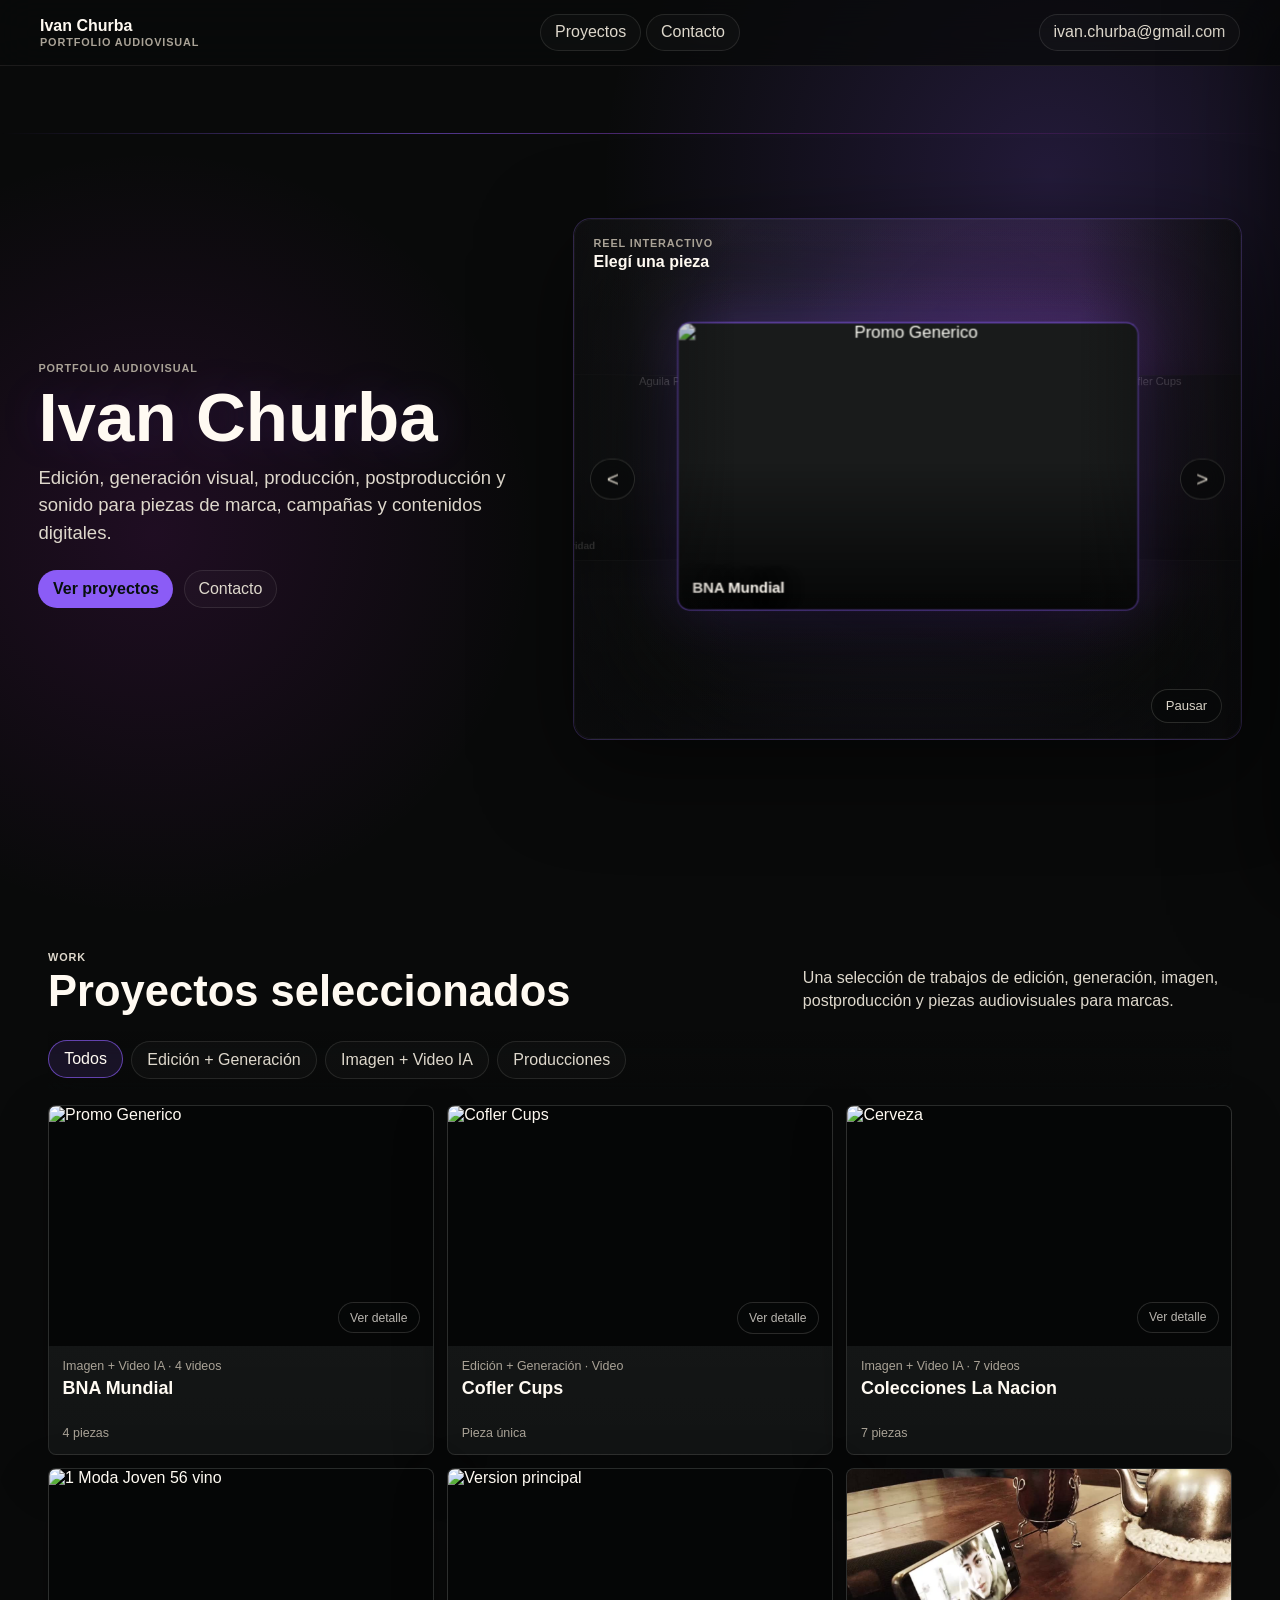
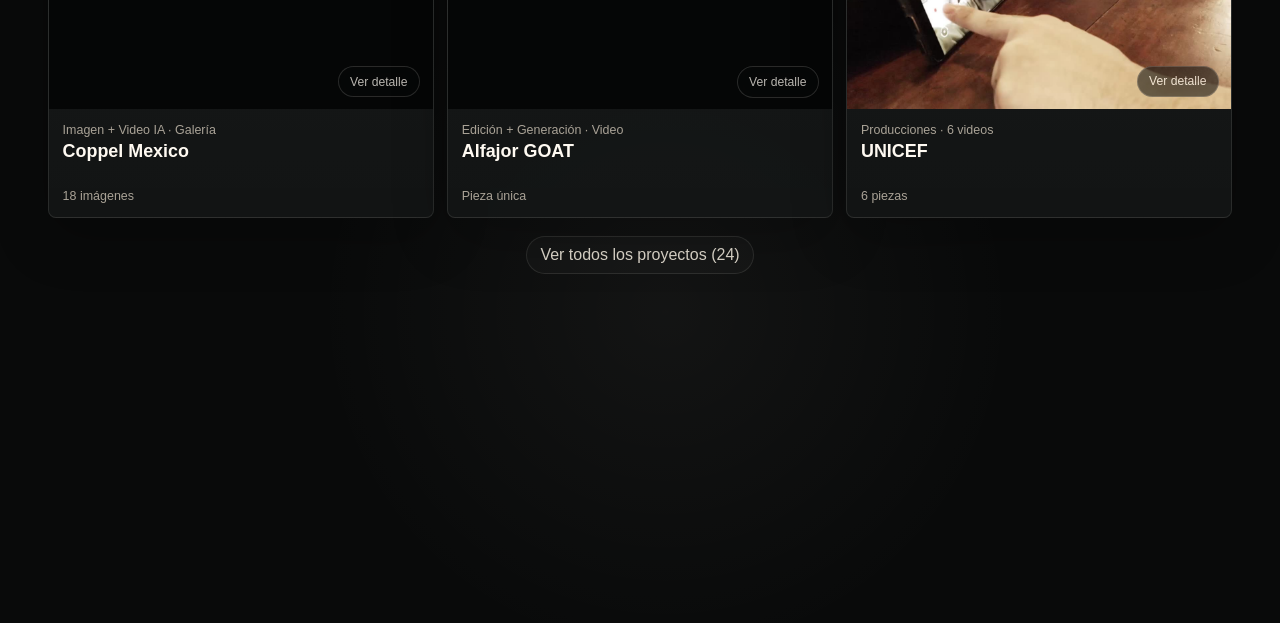
==== commit d4d20f57: "Polish portfolio responsive layout" ====
--- a/portfolio-web/index.html
+++ b/portfolio-web/index.html
@@ -5,7 +5,7 @@
     <meta name="viewport" content="width=device-width, initial-scale=1">
     <title>Ivan Churba | Portfolio Audiovisual</title>
     <meta name="description" content="Portfolio audiovisual de Ivan Churba: edición, generación visual, producción, postproducción, sonido y contenido para marcas.">
-    <link rel="stylesheet" href="styles.css?v=20260622-new-projects">
+    <link rel="stylesheet" href="styles.css?v=20260622-responsive-polish">
   </head>
   <body data-page="home">
     <header class="site-header home-header">
@@ -74,7 +74,7 @@
       </section>
     </aside>
 
-    <script src="data/site-data.js?v=20260622-new-projects"></script>
-    <script src="app.js?v=20260622-new-projects"></script>
+    <script src="data/site-data.js?v=20260622-responsive-polish"></script>
+    <script src="app.js?v=20260622-responsive-polish"></script>
   </body>
 </html>
--- a/portfolio-web/styles.css
+++ b/portfolio-web/styles.css
@@ -868,12 +868,12 @@
 
 .home-hero {
   position: relative;
-  min-height: calc(100vh - 4.2rem);
-  display: grid;
-  grid-template-columns: minmax(18rem, 0.48fr) minmax(30rem, 0.52fr);
-  gap: clamp(1.2rem, 3vw, 2.6rem);
+  min-height: calc(100svh - 4.2rem);
+  display: grid;
+  grid-template-columns: minmax(18rem, 0.42fr) minmax(32rem, 0.58fr);
+  gap: clamp(1.5rem, 4vw, 4rem);
   align-items: center;
-  padding: clamp(1.2rem, 3.2vw, 2.4rem) clamp(1rem, 3vw, 2.4rem) clamp(1.5rem, 3.2vw, 2.6rem);
+  padding: clamp(1.2rem, 3vw, 2.2rem) clamp(1rem, 3vw, 2.6rem) clamp(1.5rem, 3.2vw, 2.6rem);
 }
 
 .home-hero::before {
@@ -890,8 +890,8 @@
 
 .hero-copy h1 {
   margin: 0.35rem 0 0.85rem;
-  font-size: clamp(2.35rem, 6vw, 6rem);
-  line-height: 0.92;
+  font-size: clamp(2.25rem, 5.4vw, 5.25rem);
+  line-height: 0.95;
   font-weight: 820;
   color: var(--ink);
   text-shadow: 0 0 44px rgba(139, 92, 246, 0.18);
@@ -914,17 +914,18 @@
 
 .hero-montage {
   position: relative;
-  height: clamp(30rem, 64vh, 46rem);
+  height: clamp(27rem, 58vh, 40rem);
   min-height: 0;
   border: 1px solid rgba(139, 92, 246, 0.22);
-  border-radius: 14px;
+  border-radius: 18px;
   overflow: hidden;
   background:
     radial-gradient(circle at 50% 42%, rgba(139,92,246,0.18), transparent 21rem),
     radial-gradient(circle at 72% 36%, rgba(192,38,211,0.14), transparent 17rem),
     linear-gradient(180deg, rgba(255,255,255,0.055), rgba(255,255,255,0.018));
   box-shadow: 0 28px 90px rgba(0, 0, 0, 0.5), inset 0 0 80px rgba(139,92,246,0.06);
-  perspective: 1200px;
+  perspective: 1400px;
+  touch-action: pan-y;
 }
 
 .hero-montage::before,
@@ -949,7 +950,7 @@
 
 .montage-track {
   position: absolute;
-  inset: 3.2rem 4.25rem 5.7rem;
+  inset: 3.2rem 4.8rem 4.75rem;
   transform-style: preserve-3d;
 }
 
@@ -957,11 +958,11 @@
   position: absolute;
   left: 50%;
   top: 50%;
-  width: clamp(14rem, 23vw, 20rem);
-  aspect-ratio: 4 / 5;
+  width: clamp(19rem, 34vw, 31rem);
+  aspect-ratio: 16 / 10;
   min-width: 0;
   border: 1px solid rgba(246, 242, 234, 0.13);
-  border-radius: 14px;
+  border-radius: 12px;
   padding: 0;
   overflow: hidden;
   background: var(--surface-2);
@@ -978,24 +979,24 @@
   border-color: rgba(139, 92, 246, 0.78);
   opacity: 1;
   pointer-events: auto;
-  transform: translate(-50%, -50%) translateZ(6rem) scale(1);
+  transform: translate(-50%, -50%) translateZ(5rem) scale(1);
   box-shadow: 0 34px 92px rgba(0,0,0,0.56), 0 0 54px rgba(139,92,246,0.28);
 }
 
 .montage-item.is-prev,
 .montage-item.is-next {
   z-index: 5;
-  opacity: 0.56;
+  opacity: 0.48;
   pointer-events: auto;
-  filter: saturate(0.82) brightness(0.78);
+  filter: saturate(0.78) brightness(0.72);
 }
 
 .montage-item.is-prev {
-  transform: translate(-50%, -50%) translateX(-62%) translateZ(-4rem) rotateY(8deg) scale(0.78);
+  transform: translate(-50%, -50%) translateX(-58%) translateZ(-5rem) rotateY(7deg) scale(0.72);
 }
 
 .montage-item.is-next {
-  transform: translate(-50%, -50%) translateX(62%) translateZ(-4rem) rotateY(-8deg) scale(0.78);
+  transform: translate(-50%, -50%) translateX(58%) translateZ(-5rem) rotateY(-7deg) scale(0.72);
 }
 
 .montage-item.is-hidden {
@@ -1042,11 +1043,11 @@
 
 .montage-caption {
   position: absolute;
-  left: 1.15rem;
-  top: 1.05rem;
+  left: 1.2rem;
+  top: 1.1rem;
   z-index: 3;
   display: flex;
-  width: min(7.5rem, calc(100% - 2.3rem));
+  width: auto;
   flex-direction: column;
   align-items: start;
   justify-content: start;
@@ -1064,7 +1065,7 @@
 
 .montage-caption strong {
   color: var(--ink);
-  font-size: clamp(0.95rem, 1.1vw, 1.08rem);
+  font-size: clamp(1rem, 1.2vw, 1.2rem);
   line-height: 1.05;
 }
 
@@ -1093,9 +1094,9 @@
 
 .reel-controls [data-reel-action="toggle"] {
   position: absolute;
-  left: 50%;
-  bottom: 1.1rem;
-  transform: translateX(-50%);
+  right: 1.15rem;
+  bottom: 1rem;
+  transform: none;
   min-height: 2.15rem;
   padding: 0 0.85rem;
   font-size: 0.82rem;
@@ -1150,7 +1151,7 @@
 }
 
 .reel-controls [data-reel-action="toggle"]:hover {
-  transform: translateX(-50%) translateY(-1px);
+  transform: translateY(-1px);
 }
 
 .work-section {
@@ -1219,6 +1220,7 @@
   display: grid;
   grid-template-columns: repeat(3, minmax(0, 1fr));
   gap: 0.85rem;
+  align-items: stretch;
 }
 
 .work-toggle {
@@ -1231,7 +1233,7 @@
   position: relative;
   min-width: 0;
   display: grid;
-  grid-template-rows: auto 6.2rem;
+  grid-template-rows: auto 6.75rem;
   border: 1px solid rgba(246, 242, 234, 0.1);
   border-radius: 8px;
   padding: 0;
@@ -1318,8 +1320,8 @@
   font-size: 0.76rem;
   background: rgba(9, 10, 10, 0.76);
   backdrop-filter: blur(12px);
-  opacity: 0;
-  transform: translateY(0.45rem);
+  opacity: 0.72;
+  transform: translateY(0);
   transition: opacity 180ms ease, transform 180ms ease, border-color 180ms ease;
 }
 
@@ -1334,7 +1336,7 @@
   grid-template-rows: auto minmax(0, 1fr) auto;
   gap: 0.34rem;
   padding: 0.85rem;
-  min-height: 6.2rem;
+  min-height: 6.75rem;
 }
 
 .work-card-copy strong {
@@ -1405,7 +1407,7 @@
   position: absolute;
   top: 0;
   right: 0;
-  width: min(54rem, 54vw);
+  width: min(64rem, 62vw);
   height: 100%;
   display: grid;
   grid-template-rows: auto minmax(0, 1fr);
@@ -1443,7 +1445,7 @@
   display: grid;
   gap: 1rem;
   align-content: start;
-  padding: 1rem;
+  padding: clamp(1rem, 2vw, 1.35rem);
   overflow: auto;
 }
 
@@ -1498,6 +1500,7 @@
   border: 1px solid var(--line);
   border-radius: 8px;
   background: #050606;
+  min-height: 16rem;
 }
 
 .drawer-video-poster {
@@ -1597,19 +1600,19 @@
   }
 
   .hero-montage {
-    height: clamp(28rem, 58vh, 36rem);
+    height: clamp(25rem, 54vh, 34rem);
   }
 
   .montage-item {
-    width: clamp(13rem, 32vw, 18rem);
+    width: clamp(18rem, 62vw, 30rem);
   }
 
   .montage-item.is-prev {
-    transform: translate(-50%, -50%) translateX(-66%) translateZ(-3rem) rotateY(8deg) scale(0.78);
+    transform: translate(-50%, -50%) translateX(-54%) translateZ(-3rem) rotateY(6deg) scale(0.72);
   }
 
   .montage-item.is-next {
-    transform: translate(-50%, -50%) translateX(66%) translateZ(-3rem) rotateY(-8deg) scale(0.78);
+    transform: translate(-50%, -50%) translateX(54%) translateZ(-3rem) rotateY(-6deg) scale(0.72);
   }
 
   .work-grid {
@@ -1627,53 +1630,55 @@
   }
 
   .home-header .mail-link {
-    grid-column: 1 / -1;
-    justify-self: stretch;
+    display: none;
   }
 
   .home-hero {
     min-height: auto;
-    padding-top: 1.2rem;
+    padding-top: 1rem;
+    gap: 1rem;
   }
 
   .hero-copy h1 {
-    font-size: clamp(2.45rem, 17vw, 4.2rem);
+    font-size: clamp(2.35rem, 16vw, 4rem);
   }
 
   .hero-montage {
-    height: 26rem;
+    height: clamp(18rem, 74vw, 25rem);
+    border-radius: 12px;
   }
 
   .montage-track {
-    inset: 2.6rem 3rem 5.6rem;
+    inset: 3rem 2.4rem 4.4rem;
   }
 
   .montage-item {
-    width: clamp(10rem, 58vw, 13rem);
+    width: min(74vw, 22rem);
+    aspect-ratio: 16 / 10;
   }
 
   .montage-item.is-active {
-    transform: translate(-50%, -50%) translateZ(3rem) scale(1);
+    transform: translate(-50%, -50%) translateZ(2.5rem) scale(1);
   }
 
   .montage-item.is-prev,
   .montage-item.is-next {
-    opacity: 0.42;
+    opacity: 0.28;
   }
 
   .montage-item.is-prev {
-    transform: translate(-50%, -50%) translateX(-48%) translateZ(-2rem) rotateY(6deg) scale(0.72);
+    transform: translate(-50%, -50%) translateX(-46%) translateZ(-2rem) rotateY(4deg) scale(0.72);
   }
 
   .montage-item.is-next {
-    transform: translate(-50%, -50%) translateX(48%) translateZ(-2rem) rotateY(-6deg) scale(0.72);
+    transform: translate(-50%, -50%) translateX(46%) translateZ(-2rem) rotateY(-4deg) scale(0.72);
   }
 
   .montage-caption {
-    top: auto;
+    top: 0.8rem;
     left: 0.85rem;
     right: 0.85rem;
-    bottom: 4.25rem;
+    bottom: auto;
     width: auto;
     align-items: start;
     flex-direction: column;
@@ -1681,7 +1686,7 @@
   }
 
   .montage-caption strong {
-    font-size: 1.2rem;
+    font-size: 1rem;
   }
 
   .reel-controls {
@@ -1708,7 +1713,8 @@
   }
 
   .reel-controls [data-reel-action="toggle"] {
-    bottom: 0.8rem;
+    right: 0.7rem;
+    bottom: 0.7rem;
   }
 
   .work-grid,
@@ -1718,6 +1724,14 @@
     grid-template-columns: 1fr;
   }
 
+  .work-card {
+    grid-template-rows: auto auto;
+  }
+
+  .work-card-copy {
+    min-height: 6.25rem;
+  }
+
   .work-thumb {
     aspect-ratio: 16 / 10;
   }
@@ -1725,6 +1739,10 @@
   .drawer-panel {
     width: 100%;
     border-left: 0;
+  }
+
+  .drawer-video-frame {
+    min-height: auto;
   }
 
   .project-drawer .carousel-fullscreen {
